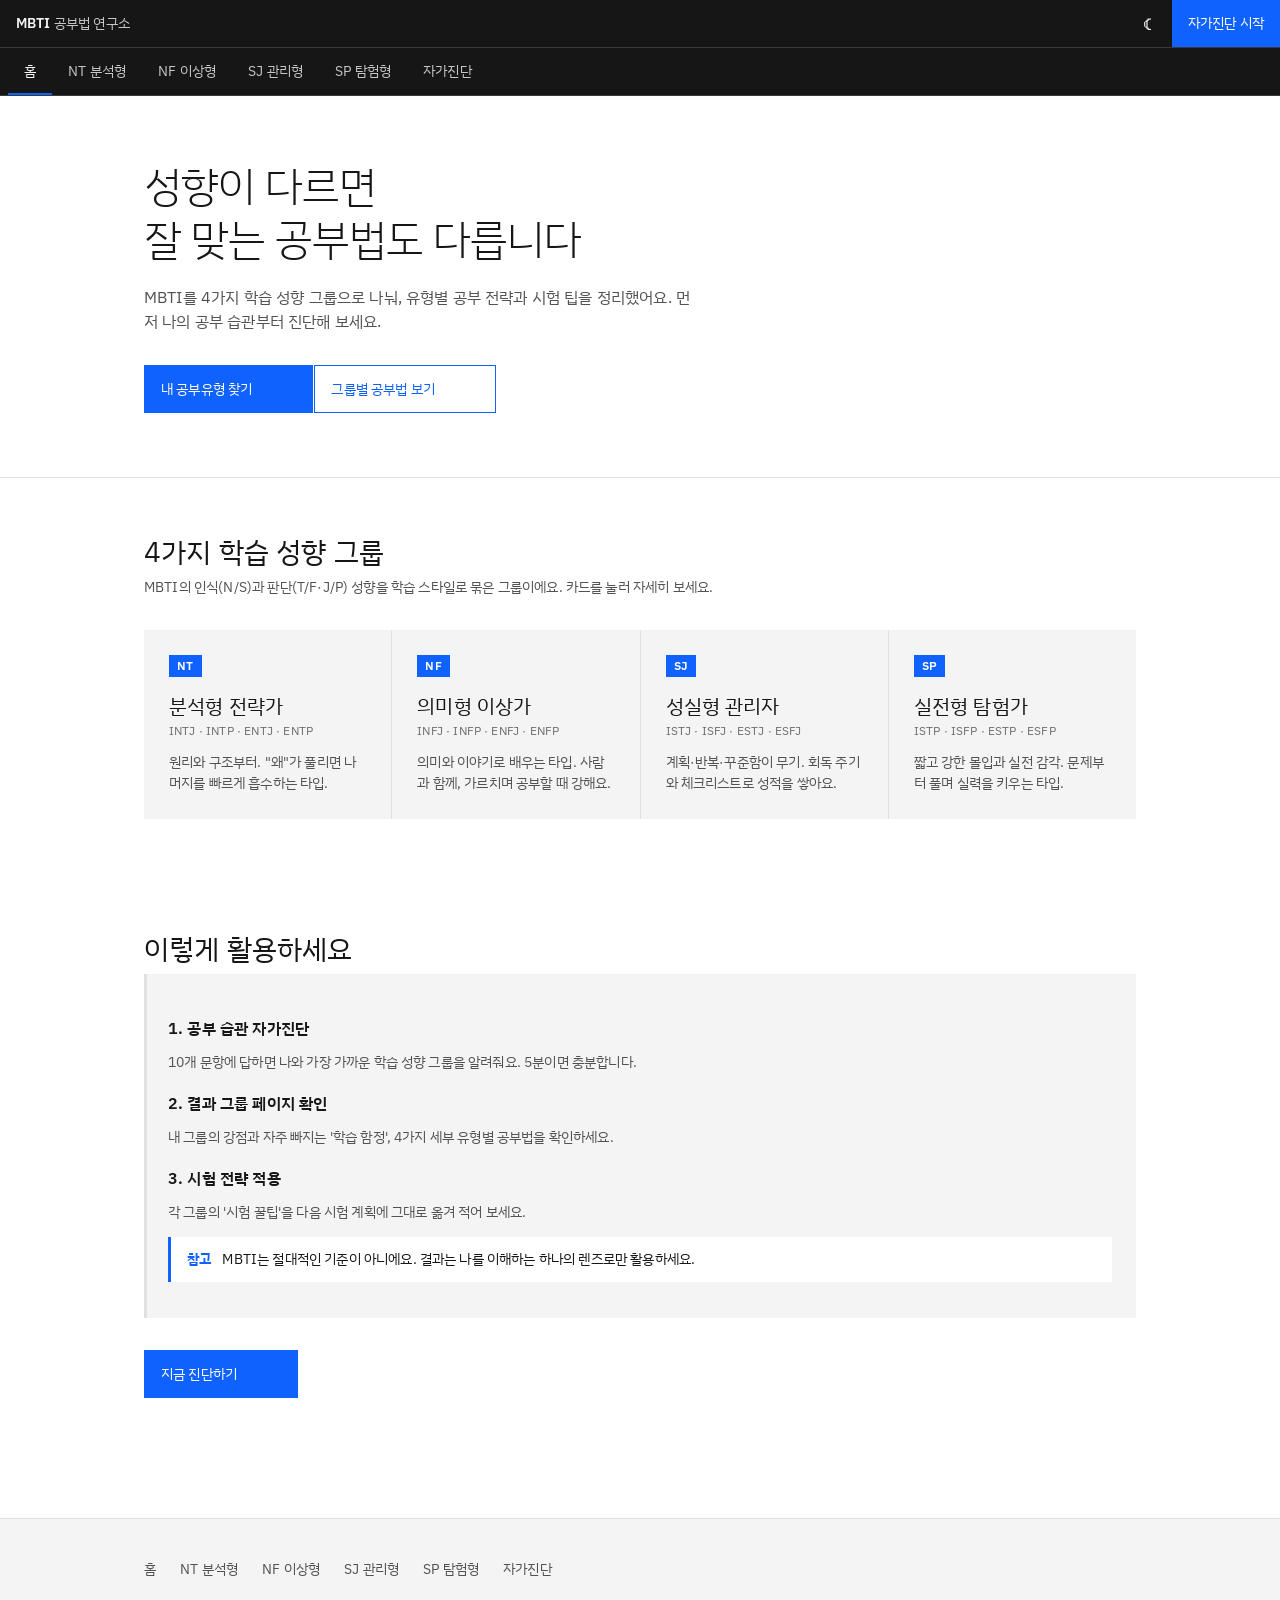
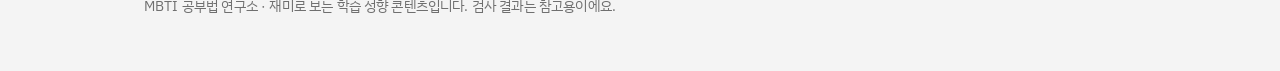
==== index.html @ db561b2a "MBTI 공부법 연구소 정적 사이트 초기 구현 - index + NT/NF/SJ/SP 그룹 페이지 + 10문항 자가진단(test.html) - 공부 습관 점수 합산 후 최고점 그룹" ====
<!DOCTYPE html>
<html lang="ko">
<head>
  <meta charset="UTF-8" />
  <meta name="viewport" content="width=device-width, initial-scale=1" />
  <title>MBTI 공부법 연구소 — 성향에 맞는 공부 전략</title>
  <meta name="description" content="MBTI 학습 성향 그룹(NT·NF·SJ·SP)별 공부법과 시험 팁, 그리고 10문항 공부 습관 자가진단." />
  <script>try{var t=localStorage.getItem("theme");if(t==="dark"||(!t&&window.matchMedia("(prefers-color-scheme:dark)").matches)){document.documentElement.setAttribute("data-theme","dark")}else if(t==="light"){document.documentElement.setAttribute("data-theme","light")}}catch(e){}</script>
  <link rel="preconnect" href="https://fonts.googleapis.com" />
  <link rel="preconnect" href="https://fonts.gstatic.com" crossorigin />
  <link rel="stylesheet" href="https://fonts.googleapis.com/css2?family=IBM+Plex+Sans:wght@300;400;600&family=IBM+Plex+Sans+KR:wght@300;400;600&display=swap" />
  <link rel="stylesheet" href="css/style.css" />
</head>
<body>
  <header id="site-header" class="site-header"></header>
  <main>
    <section class="hero">
      <div class="container">
        <h1>성향이 다르면<br />잘 맞는 공부법도 다릅니다</h1>
        <p>MBTI를 4가지 학습 성향 그룹으로 나눠, 유형별 공부 전략과 시험 팁을 정리했어요. 먼저 나의 공부 습관부터 진단해 보세요.</p>
        <div class="cta btn-row">
          <a class="btn btn-primary" href="test.html">내 공부유형 찾기</a>
          <a class="btn btn-ghost" href="#groups">그룹별 공부법 보기</a>
        </div>
      </div>
    </section>

    <section class="section" id="groups">
      <div class="container">
        <h2>4가지 학습 성향 그룹</h2>
        <p class="lead">MBTI의 인식(N/S)과 판단(T/F·J/P) 성향을 학습 스타일로 묶은 그룹이에요. 카드를 눌러 자세히 보세요.</p>
        <div class="card-grid">
          <a class="gcard" href="nt.html">
            <span class="tag">NT</span>
            <h3>분석형 전략가</h3>
            <p class="types">INTJ · INTP · ENTJ · ENTP</p>
            <p>원리와 구조부터. "왜"가 풀리면 나머지를 빠르게 흡수하는 타입.</p>
          </a>
          <a class="gcard" href="nf.html">
            <span class="tag">NF</span>
            <h3>의미형 이상가</h3>
            <p class="types">INFJ · INFP · ENFJ · ENFP</p>
            <p>의미와 이야기로 배우는 타입. 사람과 함께, 가르치며 공부할 때 강해요.</p>
          </a>
          <a class="gcard" href="sj.html">
            <span class="tag">SJ</span>
            <h3>성실형 관리자</h3>
            <p class="types">ISTJ · ISFJ · ESTJ · ESFJ</p>
            <p>계획·반복·꾸준함이 무기. 회독 주기와 체크리스트로 성적을 쌓아요.</p>
          </a>
          <a class="gcard" href="sp.html">
            <span class="tag">SP</span>
            <h3>실전형 탐험가</h3>
            <p class="types">ISTP · ISFP · ESTP · ESFP</p>
            <p>짧고 강한 몰입과 실전 감각. 문제부터 풀며 실력을 키우는 타입.</p>
          </a>
        </div>
      </div>
    </section>

    <section class="section">
      <div class="container">
        <h2>이렇게 활용하세요</h2>
        <div class="prose">
          <h4>1. 공부 습관 자가진단</h4>
          <p>10개 문항에 답하면 나와 가장 가까운 학습 성향 그룹을 알려줘요. 5분이면 충분합니다.</p>
          <h4>2. 결과 그룹 페이지 확인</h4>
          <p>내 그룹의 강점과 자주 빠지는 '학습 함정', 4가지 세부 유형별 공부법을 확인하세요.</p>
          <h4>3. 시험 전략 적용</h4>
          <p>각 그룹의 '시험 꿀팁'을 다음 시험 계획에 그대로 옮겨 적어 보세요.</p>
          <div class="tip"><strong>참고</strong> MBTI는 절대적인 기준이 아니에요. 결과는 나를 이해하는 하나의 렌즈로만 활용하세요.</div>
        </div>
        <div class="btn-row">
          <a class="btn btn-primary" href="test.html">지금 진단하기</a>
        </div>
      </div>
    </section>
  </main>
  <footer id="site-footer" class="site-footer"></footer>
  <script src="js/common.js"></script>
</body>
</html>
---- css/style.css ----
/* MBTI 공부법 연구소 — IBM Carbon Design System 기반 스타일 */

/* ── 디자인 토큰: 라이트 (Carbon White 테마) ── */
:root {
  --background: #ffffff;
  --layer: #f4f4f4;
  --layer-hover: #e8e8e8;
  --layer-accent: #e0e0e0;
  --border-subtle: #e0e0e0;
  --border-strong: #8d8d8d;
  --text-primary: #161616;
  --text-secondary: #525252;
  --text-helper: #6f6f6f;
  --link: #0f62fe;
  --link-hover: #0043ce;
  --interactive: #0f62fe;
  --button-primary: #0f62fe;
  --button-primary-hover: #0353e9;
  --button-primary-active: #002d9c;
  --support-error: #da1e28;
  --focus: #0f62fe;
  --field: #f4f4f4;
  --maxw: 1056px;
}

/* ── 디자인 토큰: 다크 (Carbon Gray 100 테마) ── */
:root[data-theme="dark"] {
  --background: #161616;
  --layer: #262626;
  --layer-hover: #333333;
  --layer-accent: #393939;
  --border-subtle: #393939;
  --border-strong: #6f6f6f;
  --text-primary: #f4f4f4;
  --text-secondary: #c6c6c6;
  --text-helper: #8d8d8d;
  --link: #78a9ff;
  --link-hover: #a6c8ff;
  --interactive: #4589ff;
  --support-error: #ff8389;
  --focus: #ffffff;
  --field: #262626;
}
@media (prefers-color-scheme: dark) {
  :root:not([data-theme="light"]) {
    --background: #161616;
    --layer: #262626;
    --layer-hover: #333333;
    --layer-accent: #393939;
    --border-subtle: #393939;
    --border-strong: #6f6f6f;
    --text-primary: #f4f4f4;
    --text-secondary: #c6c6c6;
    --text-helper: #8d8d8d;
    --link: #78a9ff;
    --link-hover: #a6c8ff;
    --interactive: #4589ff;
    --support-error: #ff8389;
    --focus: #ffffff;
    --field: #262626;
  }
}

*, *::before, *::after { box-sizing: border-box; }
html { scroll-behavior: smooth; }
[id] { scroll-margin-top: 6rem; }
body {
  margin: 0;
  font-family: "IBM Plex Sans", "IBM Plex Sans KR", system-ui, -apple-system,
    "Malgun Gothic", sans-serif;
  font-size: .875rem;
  line-height: 1.5;
  letter-spacing: .16px;
  background: var(--background);
  color: var(--text-primary);
  -webkit-font-smoothing: antialiased;
}
img { max-width: 100%; display: block; }
a { color: var(--link); text-decoration: none; }
a:hover { color: var(--link-hover); text-decoration: underline; }
:focus-visible { outline: 2px solid var(--focus); outline-offset: 2px; }

h1, h2, h3, h4 { margin: 0; font-weight: 400; line-height: 1.25; color: var(--text-primary); }
h1 { font-size: 2.625rem; font-weight: 300; letter-spacing: 0; }
h2 { font-size: 1.75rem; }
h3 { font-size: 1.25rem; }
h4 { font-size: 1rem; font-weight: 600; }

.container { max-width: var(--maxw); margin: 0 auto; padding: 0 32px; }

/* ── UI Shell 헤더 (2단: 마스트헤드 + 네비게이션) ── */
.site-header { position: sticky; top: 0; z-index: 8000; background: #161616; color: #f4f4f4; }
.masthead, .mastnav { display: flex; align-items: center; height: 48px; border-bottom: 1px solid #393939; }
.masthead { padding-left: 16px; }
.brand { font-size: .875rem; font-weight: 600; color: #f4f4f4; white-space: nowrap; }
.brand:hover { color: #f4f4f4; text-decoration: none; }
.brand b { font-weight: 400; color: #c6c6c6; }
.header-actions { display: flex; margin-left: auto; height: 100%; }
.icon-btn {
  width: 48px; height: 48px; border: 0; background: transparent; color: #f4f4f4;
  font-size: 1.15rem; cursor: pointer; display: flex; align-items: center; justify-content: center;
}
.icon-btn:hover { background: #333333; }
.header-cta {
  display: flex; align-items: center; height: 100%; padding: 0 16px;
  background: var(--button-primary); color: #fff; font-size: .875rem; border: 0;
  cursor: pointer; white-space: nowrap;
}
.header-cta:hover { background: var(--button-primary-hover); color: #fff; text-decoration: none; }
.mastnav { padding: 0 8px; overflow-x: auto; }
.mastnav a { display: flex; align-items: center; height: 48px; padding: 0 16px;
  color: #c6c6c6; font-size: .875rem; white-space: nowrap; }
.mastnav a:hover { background: #333333; color: #f4f4f4; text-decoration: none; }
.mastnav a.active { color: #f4f4f4; box-shadow: inset 0 -3px 0 0 var(--interactive); }

/* ── 히어로 ── */
.hero { padding: 64px 0; border-bottom: 1px solid var(--border-subtle); }
.hero h1 { max-width: 640px; }
.hero p { margin: 20px 0 0; max-width: 560px; font-size: 1rem; color: var(--text-secondary); }
.hero .cta { margin-top: 32px; }

/* ── 버튼 (Carbon) ── */
.btn {
  display: inline-flex; align-items: center; min-height: 48px;
  padding: 12px 60px 12px 16px; border: 1px solid transparent; border-radius: 0;
  font-family: inherit; font-size: .875rem; letter-spacing: .16px; text-align: left;
  cursor: pointer; transition: background 70ms cubic-bezier(0, 0, .38, .9);
}
.btn-primary { background: var(--button-primary); color: #fff; }
.btn-primary:hover { background: var(--button-primary-hover); color: #fff; text-decoration: none; }
.btn-primary:active { background: var(--button-primary-active); }
.btn-ghost { background: transparent; color: var(--link); border-color: var(--interactive); }
.btn-ghost:hover { background: var(--interactive); color: #fff; text-decoration: none; }
.btn-row { display: flex; flex-wrap: wrap; gap: 1px; }
.prose + .btn-row { margin-top: 32px; }

/* ── 섹션 ── */
.section { padding: 56px 0; }
.section > .container > h2 { margin-bottom: 8px; }
.section .lead { margin: 0 0 32px; color: var(--text-secondary); max-width: 600px; }

/* ── 그룹 카드 (Carbon 타일) ── */
.card-grid { display: grid; gap: 1px; background: var(--border-subtle);
  grid-template-columns: repeat(auto-fit, minmax(240px, 1fr)); }
.gcard { display: block; background: var(--layer); padding: 24px;
  border: 1px solid transparent; transition: background 110ms; }
.gcard:hover { background: var(--layer-hover); text-decoration: none; }
.gcard .tag { display: inline-block; font-size: .75rem; font-weight: 600; letter-spacing: .32px;
  color: #fff; background: var(--interactive); padding: 2px 8px; }
.gcard h3 { margin: 16px 0 4px; }
.gcard .types { margin: 0; font-size: .75rem; color: var(--text-helper); }
.gcard p { margin: 12px 0 0; color: var(--text-secondary); }

/* ── 본문 블록 ── */
.prose { background: var(--layer); border-left: 3px solid var(--border-subtle);
  padding: 24px 24px 24px 21px; margin-bottom: 1px; }
.prose h3 { color: var(--text-primary); }
.prose h4 { margin: 20px 0 6px; }
.prose ul { padding-left: 20px; margin: 8px 0; }
.prose li { margin: 4px 0; color: var(--text-secondary); }
.prose > p { color: var(--text-secondary); }
.tip { background: var(--background); border-left: 3px solid var(--interactive);
  padding: 12px 16px; margin: 12px 0; }
.tip strong { color: var(--interactive); margin-right: 8px; }
.type-block { border-left: 3px solid var(--interactive); padding-left: 16px; margin: 16px 0; }
.type-block h4 { margin: 0 0 4px; }
.type-block p { margin: 0; color: var(--text-secondary); }

/* ── 자가진단 ── */
.quiz .q { background: var(--layer); border-left: 3px solid var(--border-subtle);
  padding: 20px 20px 20px 17px; margin-bottom: 1px; }
.quiz .q > p { font-weight: 600; margin: 0 0 12px; }
.quiz .opt { display: block; padding: 12px 16px; background: var(--background);
  border: 1px solid var(--border-subtle); margin: 1px 0; cursor: pointer; }
.quiz .opt:hover { background: var(--layer-hover); }
.quiz .opt input { margin-right: 12px; accent-color: var(--interactive); }
.quiz .opt.checked { border-color: var(--interactive); box-shadow: inset 0 0 0 1px var(--interactive); }
.quiz-actions { margin: 32px 0; }
.error { color: var(--support-error); margin-top: 12px; }

/* ── 결과 ── */
.result { background: var(--layer); border-left: 3px solid var(--interactive); padding: 32px; }
.result .tag { color: var(--interactive); font-weight: 600; }
.result h2 { margin: 8px 0 12px; }
.result p { color: var(--text-secondary); }
.result .scores { display: flex; flex-wrap: wrap; gap: 8px; margin: 20px 0; }
.result .scores span { background: var(--layer-accent); color: var(--text-primary);
  padding: 4px 12px; font-size: .75rem; font-weight: 600; }
.result .scores span.top { background: var(--interactive); color: #fff; }
.result .btn-row { margin-top: 24px; }
#share-box input { background: var(--field); color: var(--text-primary);
  border: 0; border-bottom: 1px solid var(--border-strong); }

/* ── 푸터 ── */
.site-footer { background: var(--layer); border-top: 1px solid var(--border-subtle); margin-top: 64px; }
.site-footer .container { padding: 40px 32px; color: var(--text-helper); }
.site-footer .fnav { display: flex; flex-wrap: wrap; gap: 24px; margin-bottom: 16px; }
.site-footer .fnav a { color: var(--text-secondary); }

@media (max-width: 640px) {
  .container { padding: 0 16px; }
  .hero { padding: 40px 0; }
  .hero h1 { font-size: 2rem; }
  .brand { font-size: .8125rem; }
  .header-cta { padding: 0 12px; }
  .section { padding: 40px 0; }
  .btn { padding-right: 32px; }
}
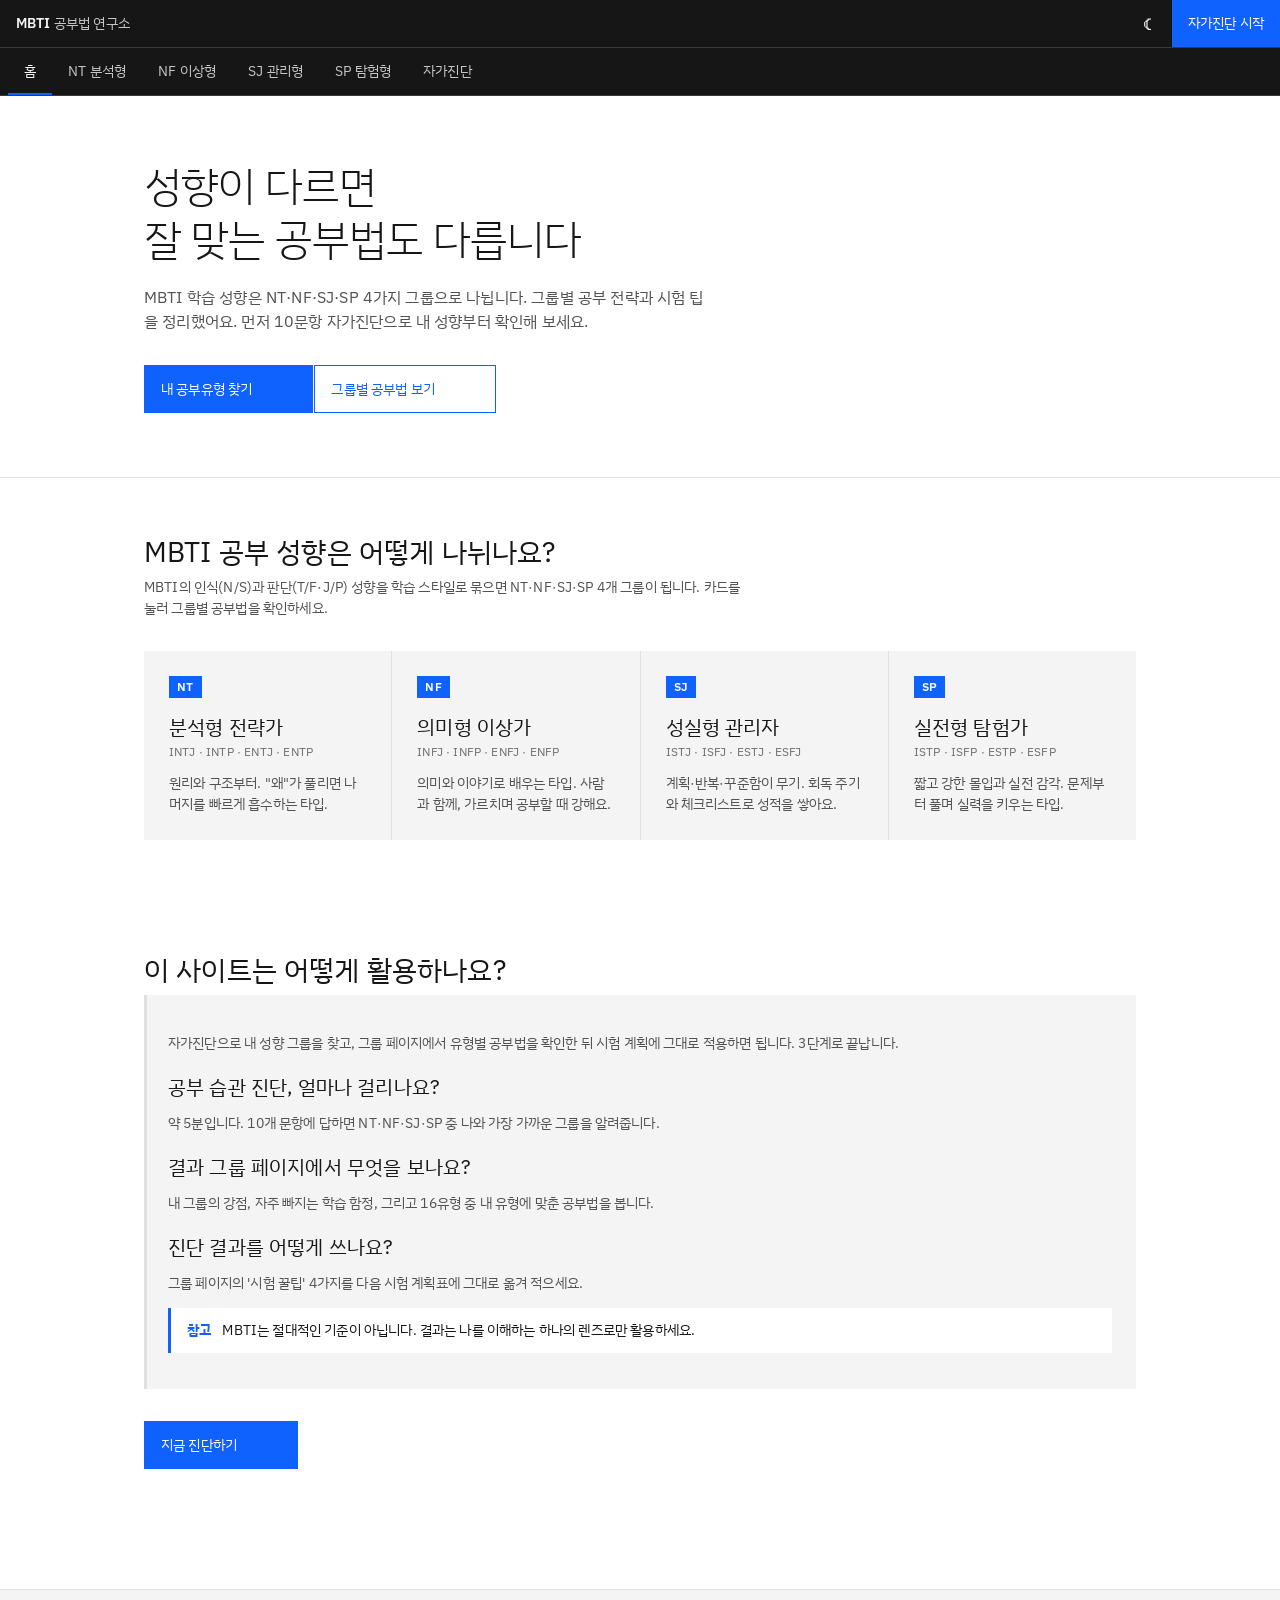
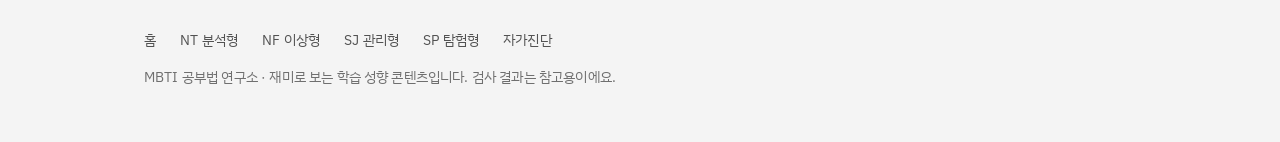
==== commit b6679707: "SEO/GEO 개선: 메타데이터·시맨틱 구조·sitemap/robots·질문형 소제목 - 페이지별 title/description 을 내용에 맞게 고유하게 재작성 - canonic" ====
--- a/index.html
+++ b/index.html
@@ -3,8 +3,16 @@
 <head>
   <meta charset="UTF-8" />
   <meta name="viewport" content="width=device-width, initial-scale=1" />
-  <title>MBTI 공부법 연구소 — 성향에 맞는 공부 전략</title>
-  <meta name="description" content="MBTI 학습 성향 그룹(NT·NF·SJ·SP)별 공부법과 시험 팁, 그리고 10문항 공부 습관 자가진단." />
+  <title>MBTI 공부법 연구소 — 성향별 공부 전략과 무료 자가진단</title>
+  <meta name="description" content="NT·NF·SJ·SP 4가지 MBTI 학습 성향별 공부법과 시험 전략을 정리했습니다. 10문항 무료 자가진단으로 약 5분 만에 내 공부 유형을 확인하세요." />
+  <link rel="canonical" href="https://mbti-test-olive-alpha.vercel.app/" />
+  <meta name="robots" content="index,follow" />
+  <meta property="og:type" content="website" />
+  <meta property="og:site_name" content="MBTI 공부법 연구소" />
+  <meta property="og:locale" content="ko_KR" />
+  <meta property="og:url" content="https://mbti-test-olive-alpha.vercel.app/" />
+  <meta property="og:title" content="MBTI 공부법 연구소 — 성향별 공부 전략과 무료 자가진단" />
+  <meta property="og:description" content="NT·NF·SJ·SP 4가지 MBTI 학습 성향별 공부법과 시험 전략. 10문항 무료 자가진단으로 약 5분 만에 내 공부 유형을 확인하세요." />
   <script>try{var t=localStorage.getItem("theme");if(t==="dark"||(!t&&window.matchMedia("(prefers-color-scheme:dark)").matches)){document.documentElement.setAttribute("data-theme","dark")}else if(t==="light"){document.documentElement.setAttribute("data-theme","light")}}catch(e){}</script>
   <link rel="preconnect" href="https://fonts.googleapis.com" />
   <link rel="preconnect" href="https://fonts.gstatic.com" crossorigin />
@@ -17,7 +25,7 @@
     <section class="hero">
       <div class="container">
         <h1>성향이 다르면<br />잘 맞는 공부법도 다릅니다</h1>
-        <p>MBTI를 4가지 학습 성향 그룹으로 나눠, 유형별 공부 전략과 시험 팁을 정리했어요. 먼저 나의 공부 습관부터 진단해 보세요.</p>
+        <p>MBTI 학습 성향은 NT·NF·SJ·SP 4가지 그룹으로 나뉩니다. 그룹별 공부 전략과 시험 팁을 정리했어요. 먼저 10문항 자가진단으로 내 성향부터 확인해 보세요.</p>
         <div class="cta btn-row">
           <a class="btn btn-primary" href="test.html">내 공부유형 찾기</a>
           <a class="btn btn-ghost" href="#groups">그룹별 공부법 보기</a>
@@ -27,8 +35,8 @@
 
     <section class="section" id="groups">
       <div class="container">
-        <h2>4가지 학습 성향 그룹</h2>
-        <p class="lead">MBTI의 인식(N/S)과 판단(T/F·J/P) 성향을 학습 스타일로 묶은 그룹이에요. 카드를 눌러 자세히 보세요.</p>
+        <h2>MBTI 공부 성향은 어떻게 나뉘나요?</h2>
+        <p class="lead">MBTI의 인식(N/S)과 판단(T/F·J/P) 성향을 학습 스타일로 묶으면 NT·NF·SJ·SP 4개 그룹이 됩니다. 카드를 눌러 그룹별 공부법을 확인하세요.</p>
         <div class="card-grid">
           <a class="gcard" href="nt.html">
             <span class="tag">NT</span>
@@ -60,15 +68,16 @@
 
     <section class="section">
       <div class="container">
-        <h2>이렇게 활용하세요</h2>
+        <h2>이 사이트는 어떻게 활용하나요?</h2>
         <div class="prose">
-          <h4>1. 공부 습관 자가진단</h4>
-          <p>10개 문항에 답하면 나와 가장 가까운 학습 성향 그룹을 알려줘요. 5분이면 충분합니다.</p>
-          <h4>2. 결과 그룹 페이지 확인</h4>
-          <p>내 그룹의 강점과 자주 빠지는 '학습 함정', 4가지 세부 유형별 공부법을 확인하세요.</p>
-          <h4>3. 시험 전략 적용</h4>
-          <p>각 그룹의 '시험 꿀팁'을 다음 시험 계획에 그대로 옮겨 적어 보세요.</p>
-          <div class="tip"><strong>참고</strong> MBTI는 절대적인 기준이 아니에요. 결과는 나를 이해하는 하나의 렌즈로만 활용하세요.</div>
+          <p>자가진단으로 내 성향 그룹을 찾고, 그룹 페이지에서 유형별 공부법을 확인한 뒤 시험 계획에 그대로 적용하면 됩니다. 3단계로 끝납니다.</p>
+          <h3>공부 습관 진단, 얼마나 걸리나요?</h3>
+          <p>약 5분입니다. 10개 문항에 답하면 NT·NF·SJ·SP 중 나와 가장 가까운 그룹을 알려줍니다.</p>
+          <h3>결과 그룹 페이지에서 무엇을 보나요?</h3>
+          <p>내 그룹의 강점, 자주 빠지는 학습 함정, 그리고 16유형 중 내 유형에 맞춘 공부법을 봅니다.</p>
+          <h3>진단 결과를 어떻게 쓰나요?</h3>
+          <p>그룹 페이지의 '시험 꿀팁' 4가지를 다음 시험 계획표에 그대로 옮겨 적으세요.</p>
+          <div class="tip"><strong>참고</strong> MBTI는 절대적인 기준이 아닙니다. 결과는 나를 이해하는 하나의 렌즈로만 활용하세요.</div>
         </div>
         <div class="btn-row">
           <a class="btn btn-primary" href="test.html">지금 진단하기</a>
--- a/css/style.css
+++ b/css/style.css
@@ -154,8 +154,8 @@
 /* ── 본문 블록 ── */
 .prose { background: var(--layer); border-left: 3px solid var(--border-subtle);
   padding: 24px 24px 24px 21px; margin-bottom: 1px; }
-.prose h3 { color: var(--text-primary); }
-.prose h4 { margin: 20px 0 6px; }
+.prose h2 { color: var(--text-primary); }
+.prose h3 { margin: 20px 0 6px; }
 .prose ul { padding-left: 20px; margin: 8px 0; }
 .prose li { margin: 4px 0; color: var(--text-secondary); }
 .prose > p { color: var(--text-secondary); }
@@ -163,7 +163,7 @@
   padding: 12px 16px; margin: 12px 0; }
 .tip strong { color: var(--interactive); margin-right: 8px; }
 .type-block { border-left: 3px solid var(--interactive); padding-left: 16px; margin: 16px 0; }
-.type-block h4 { margin: 0 0 4px; }
+.type-block h3 { margin: 0 0 4px; }
 .type-block p { margin: 0; color: var(--text-secondary); }
 
 /* ── 자가진단 ── */
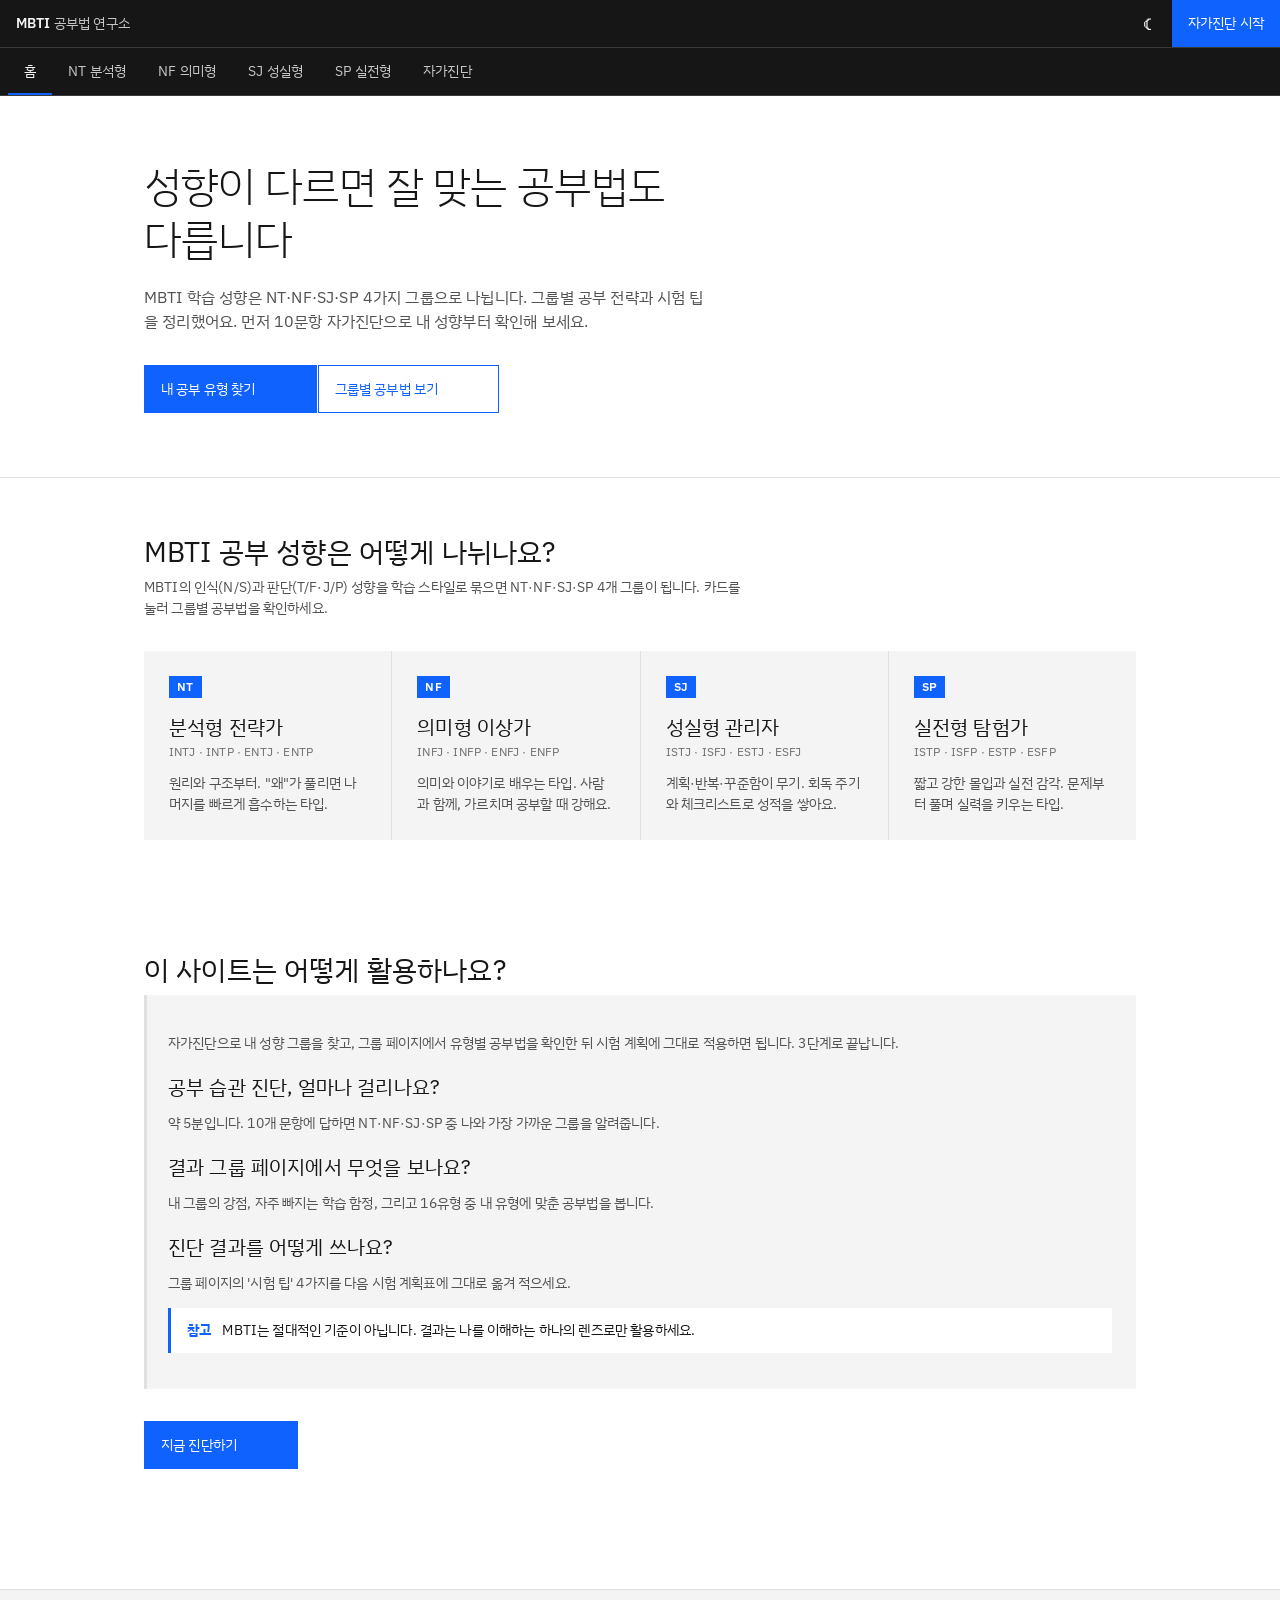
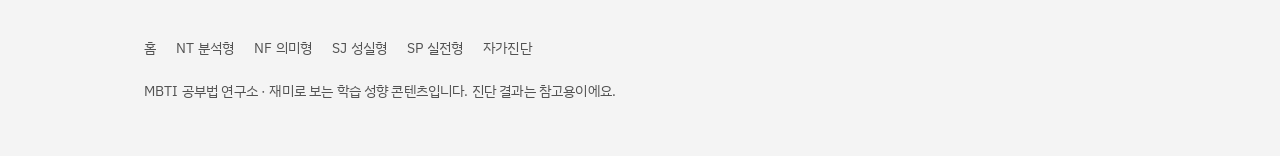
==== commit 5c22c0b3: "검수 반영: 메타 설명 축약 · JSON-LD 추가 · 모바일 폴리시 · 컨텐츠 정리 SEO - nt/nf/sj/sp/test meta·og description 80자 이내로 축" ====
--- a/index.html
+++ b/index.html
@@ -3,8 +3,16 @@
 <head>
   <meta charset="UTF-8" />
   <meta name="viewport" content="width=device-width, initial-scale=1" />
+  <!-- Google Analytics 4 (gtag.js) -->
+  <script async src="https://www.googletagmanager.com/gtag/js?id=G-RVWQMGBSQZ"></script>
+  <script>
+    window.dataLayer = window.dataLayer || [];
+    function gtag(){dataLayer.push(arguments);}
+    gtag("js", new Date());
+    gtag("config", "G-RVWQMGBSQZ");
+  </script>
   <title>MBTI 공부법 연구소 — 성향별 공부 전략과 무료 자가진단</title>
-  <meta name="description" content="NT·NF·SJ·SP 4가지 MBTI 학습 성향별 공부법과 시험 전략을 정리했습니다. 10문항 무료 자가진단으로 약 5분 만에 내 공부 유형을 확인하세요." />
+  <meta name="description" content="MBTI 학습 성향(NT·NF·SJ·SP)별 공부법과 시험 전략, 그리고 5분 만에 끝나는 10문항 무료 자가진단." />
   <link rel="canonical" href="https://mbti-test-olive-alpha.vercel.app/" />
   <meta name="robots" content="index,follow" />
   <meta property="og:type" content="website" />
@@ -12,22 +20,70 @@
   <meta property="og:locale" content="ko_KR" />
   <meta property="og:url" content="https://mbti-test-olive-alpha.vercel.app/" />
   <meta property="og:title" content="MBTI 공부법 연구소 — 성향별 공부 전략과 무료 자가진단" />
-  <meta property="og:description" content="NT·NF·SJ·SP 4가지 MBTI 학습 성향별 공부법과 시험 전략. 10문항 무료 자가진단으로 약 5분 만에 내 공부 유형을 확인하세요." />
+  <meta property="og:description" content="MBTI 학습 성향(NT·NF·SJ·SP)별 공부법과 시험 전략, 그리고 5분 만에 끝나는 10문항 무료 자가진단." />
+  <meta property="og:image" content="https://mbti-test-olive-alpha.vercel.app/og-image.png" />
+  <meta property="og:image:width" content="1200" />
+  <meta property="og:image:height" content="630" />
+  <meta property="og:image:alt" content="MBTI 공부법 연구소 — 성향별 공부 전략과 무료 자가진단" />
+  <meta name="twitter:card" content="summary_large_image" />
+  <meta name="twitter:image" content="https://mbti-test-olive-alpha.vercel.app/og-image.png" />
   <script>try{var t=localStorage.getItem("theme");if(t==="dark"||(!t&&window.matchMedia("(prefers-color-scheme:dark)").matches)){document.documentElement.setAttribute("data-theme","dark")}else if(t==="light"){document.documentElement.setAttribute("data-theme","light")}}catch(e){}</script>
   <link rel="preconnect" href="https://fonts.googleapis.com" />
   <link rel="preconnect" href="https://fonts.gstatic.com" crossorigin />
   <link rel="stylesheet" href="https://fonts.googleapis.com/css2?family=IBM+Plex+Sans:wght@300;400;600&family=IBM+Plex+Sans+KR:wght@300;400;600&display=swap" />
   <link rel="stylesheet" href="css/style.css" />
+  <script type="application/ld+json">
+  {
+    "@context": "https://schema.org",
+    "@graph": [
+      {
+        "@type": "WebSite",
+        "@id": "https://mbti-test-olive-alpha.vercel.app/#website",
+        "name": "MBTI 공부법 연구소",
+        "url": "https://mbti-test-olive-alpha.vercel.app/",
+        "inLanguage": "ko",
+        "publisher": { "@id": "https://mbti-test-olive-alpha.vercel.app/#org" }
+      },
+      {
+        "@type": "Organization",
+        "@id": "https://mbti-test-olive-alpha.vercel.app/#org",
+        "name": "MBTI 공부법 연구소",
+        "url": "https://mbti-test-olive-alpha.vercel.app/",
+        "logo": "https://mbti-test-olive-alpha.vercel.app/og-image.png"
+      },
+      {
+        "@type": "FAQPage",
+        "mainEntity": [
+          {
+            "@type": "Question",
+            "name": "공부 습관 진단, 얼마나 걸리나요?",
+            "acceptedAnswer": { "@type": "Answer", "text": "약 5분입니다. 10개 문항에 답하면 NT·NF·SJ·SP 중 나와 가장 가까운 그룹을 알려줍니다." }
+          },
+          {
+            "@type": "Question",
+            "name": "결과 그룹 페이지에서 무엇을 보나요?",
+            "acceptedAnswer": { "@type": "Answer", "text": "내 그룹의 강점, 자주 빠지는 학습 함정, 그리고 16유형 중 내 유형에 맞춘 공부법을 봅니다." }
+          },
+          {
+            "@type": "Question",
+            "name": "진단 결과를 어떻게 쓰나요?",
+            "acceptedAnswer": { "@type": "Answer", "text": "그룹 페이지의 '시험 팁' 4가지를 다음 시험 계획표에 그대로 옮겨 적으세요." }
+          }
+        ]
+      }
+    ]
+  }
+  </script>
 </head>
 <body>
   <header id="site-header" class="site-header"></header>
   <main>
     <section class="hero">
       <div class="container">
-        <h1>성향이 다르면<br />잘 맞는 공부법도 다릅니다</h1>
+        <h1>성향이 다르면 잘 맞는 공부법도 다릅니다</h1>
         <p>MBTI 학습 성향은 NT·NF·SJ·SP 4가지 그룹으로 나뉩니다. 그룹별 공부 전략과 시험 팁을 정리했어요. 먼저 10문항 자가진단으로 내 성향부터 확인해 보세요.</p>
         <div class="cta btn-row">
-          <a class="btn btn-primary" href="test.html">내 공부유형 찾기</a>
+          <a class="btn btn-primary" href="test.html">내 공부 유형 찾기</a>
           <a class="btn btn-ghost" href="#groups">그룹별 공부법 보기</a>
         </div>
       </div>
@@ -76,7 +132,7 @@
           <h3>결과 그룹 페이지에서 무엇을 보나요?</h3>
           <p>내 그룹의 강점, 자주 빠지는 학습 함정, 그리고 16유형 중 내 유형에 맞춘 공부법을 봅니다.</p>
           <h3>진단 결과를 어떻게 쓰나요?</h3>
-          <p>그룹 페이지의 '시험 꿀팁' 4가지를 다음 시험 계획표에 그대로 옮겨 적으세요.</p>
+          <p>그룹 페이지의 '시험 팁' 4가지를 다음 시험 계획표에 그대로 옮겨 적으세요.</p>
           <div class="tip"><strong>참고</strong> MBTI는 절대적인 기준이 아닙니다. 결과는 나를 이해하는 하나의 렌즈로만 활용하세요.</div>
         </div>
         <div class="btn-row">
--- a/css/style.css
+++ b/css/style.css
@@ -80,7 +80,7 @@
 a:hover { color: var(--link-hover); text-decoration: underline; }
 :focus-visible { outline: 2px solid var(--focus); outline-offset: 2px; }
 
-h1, h2, h3, h4 { margin: 0; font-weight: 400; line-height: 1.25; color: var(--text-primary); }
+h1, h2, h3, h4 { margin: 0; font-weight: 400; line-height: 1.25; color: var(--text-primary); word-break: keep-all; }
 h1 { font-size: 2.625rem; font-weight: 300; letter-spacing: 0; }
 h2 { font-size: 1.75rem; }
 h3 { font-size: 1.25rem; }
@@ -170,10 +170,11 @@
 .quiz .q { background: var(--layer); border-left: 3px solid var(--border-subtle);
   padding: 20px 20px 20px 17px; margin-bottom: 1px; }
 .quiz .q > p { font-weight: 600; margin: 0 0 12px; }
-.quiz .opt { display: block; padding: 12px 16px; background: var(--background);
+.quiz .opt { display: block; padding: 14px 16px; background: var(--background);
   border: 1px solid var(--border-subtle); margin: 1px 0; cursor: pointer; }
 .quiz .opt:hover { background: var(--layer-hover); }
-.quiz .opt input { margin-right: 12px; accent-color: var(--interactive); }
+.quiz .opt input { width: 18px; height: 18px; margin-right: 12px; vertical-align: middle;
+  accent-color: var(--interactive); }
 .quiz .opt.checked { border-color: var(--interactive); box-shadow: inset 0 0 0 1px var(--interactive); }
 .quiz-actions { margin: 32px 0; }
 .error { color: var(--support-error); margin-top: 12px; }
@@ -188,14 +189,16 @@
   padding: 4px 12px; font-size: .75rem; font-weight: 600; }
 .result .scores span.top { background: var(--interactive); color: #fff; }
 .result .btn-row { margin-top: 24px; }
-#share-box input { background: var(--field); color: var(--text-primary);
+.share-box { margin-top: 16px; }
+#share-box input { width: 100%; max-width: 520px; padding: 10px 12px; font: inherit;
+  background: var(--field); color: var(--text-primary);
   border: 0; border-bottom: 1px solid var(--border-strong); }
 
 /* ── 푸터 ── */
 .site-footer { background: var(--layer); border-top: 1px solid var(--border-subtle); margin-top: 64px; }
-.site-footer .container { padding: 40px 32px; color: var(--text-helper); }
-.site-footer .fnav { display: flex; flex-wrap: wrap; gap: 24px; margin-bottom: 16px; }
-.site-footer .fnav a { color: var(--text-secondary); }
+.site-footer .container { padding: 40px 32px; color: var(--text-secondary); }
+.site-footer .fnav { display: flex; flex-wrap: wrap; gap: 20px; margin-bottom: 12px; }
+.site-footer .fnav a { display: inline-block; padding: 8px 0; color: var(--text-secondary); }
 
 @media (max-width: 640px) {
   .container { padding: 0 16px; }
@@ -205,4 +208,10 @@
   .header-cta { padding: 0 12px; }
   .section { padding: 40px 0; }
   .btn { padding-right: 32px; }
-}
+  .btn-row .btn { flex: 1 1 100%; }
+  .result { padding: 24px 16px; }
+  .mastnav {
+    -webkit-mask-image: linear-gradient(to right, #000 calc(100% - 28px), transparent);
+    mask-image: linear-gradient(to right, #000 calc(100% - 28px), transparent);
+  }
+}
